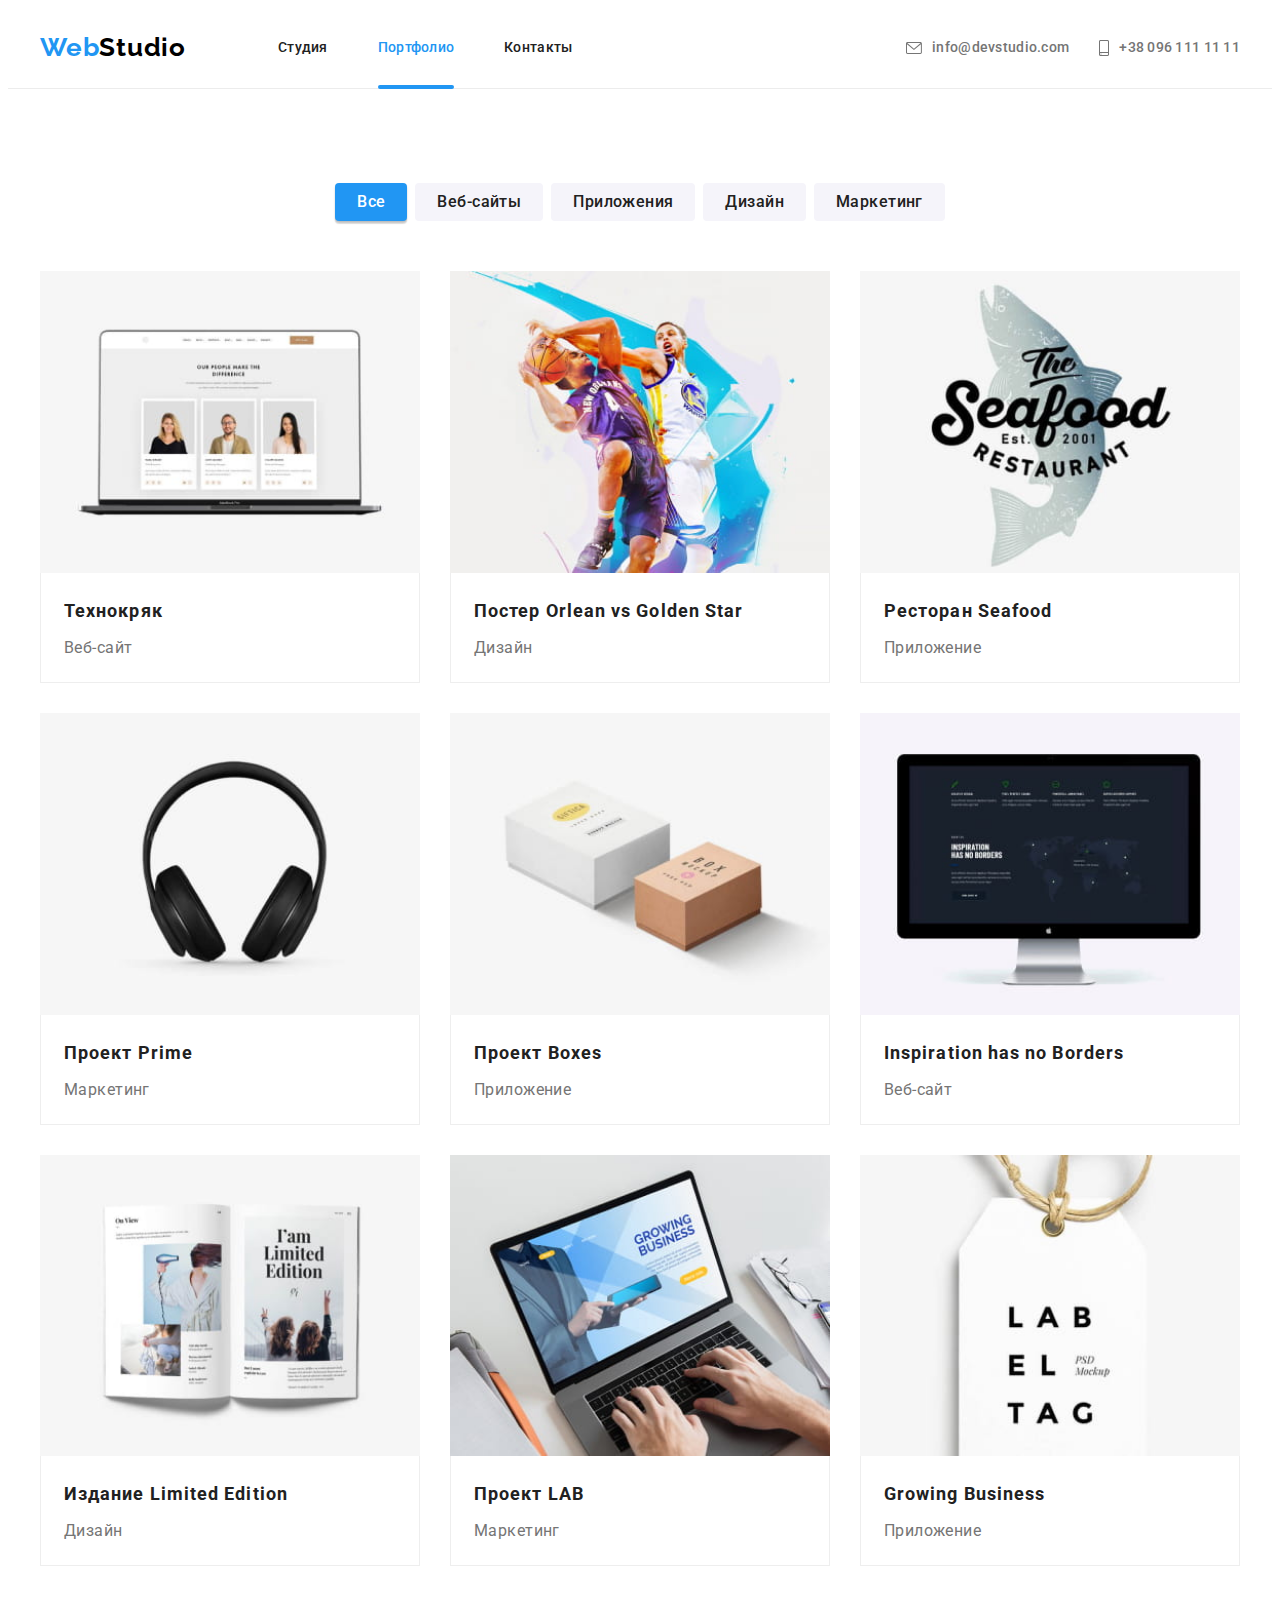
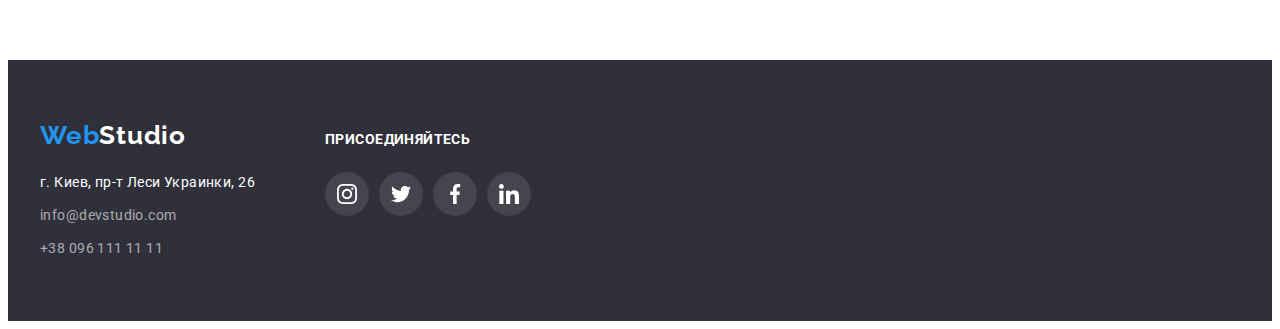
==== portfolio.html @ 21ea63bd "Added new repository" ====
<!DOCTYPE html>
<html lang="ru">
  <head>
    <meta charset="UTF-8" />
    <meta http-equiv="X-UA-Compatible" content="IE=edge" />
    <meta name="viewport" content="width=device-width, initial-scale=1.0" />
    <title>Портфолио</title>
    <link
      rel="stylesheet"
      href="https://cdnjs.cloudflare.com/ajax/libs/modern-normalize/1.1.0/modern-normalize.min.css"
      integrity="sha512-wpPYUAdjBVSE4KJnH1VR1HeZfpl1ub8YT/NKx4PuQ5NmX2tKuGu6U/JRp5y+Y8XG2tV+wKQpNHVUX03MfMFn9Q=="
      crossorigin="anonymous"
      referrerpolicy="no-referrer"
    />
    <link rel="preconnect" href="https://fonts.gstatic.com" />
    <link
      href="https://fonts.googleapis.com/css2?family=Raleway:wght@700&family=Roboto:wght@400;500;700;900&display=swap"
      rel="stylesheet"
    />
    <link rel="stylesheet" href="./css/styles.css" />
  </head>
  <body>
    <header class="section top">
      <div class="container">
        <a class="logo" href="./" lang="en"><span class="logo-web">Web</span>Studio</a>
        <nav class="menu">
          <ul class="menu-list">
            <li class="item">
              <a class="menu-link" href="./index.html">Студия</a>
            </li>
            <li class="item">
              <a class="menu-link is-active" href="./portfolio.html">Портфолио</a>
            </li>
            <li class="item">
              <a class="menu-link" href="">Контакты</a>
            </li>
          </ul>
        </nav>
        <ul class="contacts-list">
          <li class="item">
            <a class="contacts-link" href="mailto:info@devstudio.com" lang="en">
              <svg class="contacts-icon" width="16" height="12">
                <use href="./image/icons.svg#icon-envelope"></use>
              </svg>
              info&#64;devstudio.com</a
            >
          </li>
          <li class="item">
            <a class="contacts-link" href="tel:+380961111111">
              <svg class="contacts-icon" width="10" height="16">
                <use href="./image/icons.svg#icon-smartphone"></use>
              </svg>
              +38 096 111 11 11</a
            >
          </li>
        </ul>
      </div>
    </header>
    <main>
      <section class="section portfolio">
        <div class="container">
          <h1 class="title visually-hidden">Поиск портфолио</h1>
          <ul class="search-list">
            <li class="search-item">
              <button class="search-bt is-active-bt" type="button">Все</button>
            </li>
            <li class="search-item">
              <button class="search-bt" type="button">Веб-сайты</button>
            </li>
            <li class="search-item">
              <button class="search-bt" type="button">Приложения</button>
            </li>
            <li class="search-item">
              <button class="search-bt" type="button">Дизайн</button>
            </li>
            <li class="search-item">
              <button class="search-bt" type="button">Маркетинг</button>
            </li>
          </ul>
          <ul class="portfolio-list">
            <li class="portfolio-item">
              <a class="portfolio-link" href="">
                <div class="thumb">
                  <img
                    src="./image/portfolio/portfolio1.jpg"
                    alt="Страница сайта Технокряк з иконками людей на ноутбуке"
                    width="370"
                    height="294"
                  />
                  <div class="portfolio-overlay">
                    <p>
                      Технокряк это современная площадка распространения коронавируса. Компании
                      используют эту платформу для цифрового шпионажа и атак на защищённые сервера
                      конкурентов.
                    </p>
                  </div>
                </div>
                <div class="portfolio-box">
                  <h2 class="title-prt">Технокряк</h2>
                  <p class="descr-prt">Веб-сайт</p>
                </div>
              </a>
            </li>
            <li class="portfolio-item">
              <a class="portfolio-link" href="">
                <div class="thumb">
                  <img
                    src="./image/portfolio/portfolio2.jpg"
                    alt="Два баскетболиста в прыжке с мячом"
                    width="370"
                    height="294"
                  />
                  <div class="portfolio-overlay">
                    <p>
                      Технокряк это современная площадка распространения коронавируса. Компании
                      используют эту платформу для цифрового шпионажа и атак на защищённые сервера
                      конкурентов.
                    </p>
                  </div>
                </div>
                <div class="portfolio-box">
                  <h2 class="title-prt">Постер <span lang="en">Orlean vs Golden Star</span></h2>
                  <p class="descr-prt">Дизайн</p>
                </div>
              </a>
            </li>
            <li class="portfolio-item">
              <a class="portfolio-link" href="">
                <div class="thumb">
                  <img
                    src="./image/portfolio/portfolio3.jpg"
                    alt="Логотип ресторана"
                    width="370"
                    height="294"
                  />
                  <div class="portfolio-overlay">
                    <p>
                      Технокряк это современная площадка распространения коронавируса. Компании
                      используют эту платформу для цифрового шпионажа и атак на защищённые сервера
                      конкурентов.
                    </p>
                  </div>
                </div>
                <div class="portfolio-box">
                  <h2 class="title-prt">Ресторан <span lang="en">Seafood</span></h2>
                  <p class="descr-prt">Приложение</p>
                </div>
              </a>
            </li>
            <li class="portfolio-item">
              <a class="portfolio-link" href="">
                <div class="thumb">
                  <img
                    src="./image/portfolio/portfolio4.jpg"
                    alt="Черные большые наушники"
                    width="370"
                    height="294"
                  />
                  <div class="portfolio-overlay">
                    <p>
                      Технокряк это современная площадка распространения коронавируса. Компании
                      используют эту платформу для цифрового шпионажа и атак на защищённые сервера
                      конкурентов.
                    </p>
                  </div>
                </div>
                <div class="portfolio-box">
                  <h2 class="title-prt">Проект <span lang="en">Prime</span></h2>
                  <p class="descr-prt">Маркетинг</p>
                </div>
              </a>
            </li>
            <li class="portfolio-item">
              <a class="portfolio-link" href="">
                <div class="thumb">
                  <img
                    src="./image/portfolio/portfolio5.jpg"
                    alt="Две картонные коробки"
                    width="370"
                    height="294"
                  />
                  <div class="portfolio-overlay">
                    <p>
                      Технокряк это современная площадка распространения коронавируса. Компании
                      используют эту платформу для цифрового шпионажа и атак на защищённые сервера
                      конкурентов.
                    </p>
                  </div>
                </div>
                <div class="portfolio-box">
                  <h2 class="title-prt">Проект <span lang="en">Boxes</span></h2>
                  <p class="descr-prt">Приложение</p>
                </div>
              </a>
            </li>
            <li class="portfolio-item">
              <a class="portfolio-link" href="">
                <div class="thumb">
                  <img
                    src="./image/portfolio/portfolio6.jpg"
                    alt="Чорный монитор з открытой страницей сайта"
                    width="370"
                    height="294"
                  />
                  <div class="portfolio-overlay">
                    <p>
                      Технокряк это современная площадка распространения коронавируса. Компании
                      используют эту платформу для цифрового шпионажа и атак на защищённые сервера
                      конкурентов.
                    </p>
                  </div>
                </div>
                <div class="portfolio-box">
                  <h2 class="title-prt" lang="en">Inspiration has no Borders</h2>
                  <p class="descr-prt">Веб-сайт</p>
                </div>
              </a>
            </li>
            <li class="portfolio-item">
              <a class="portfolio-link" href="">
                <div class="thumb">
                  <img
                    src="./image/portfolio/portfolio7.jpg"
                    alt="Открытая книга з рисунками"
                    width="370"
                    height="294"
                  />
                  <div class="portfolio-overlay">
                    <p>
                      Технокряк это современная площадка распространения коронавируса. Компании
                      используют эту платформу для цифрового шпионажа и атак на защищённые сервера
                      конкурентов.
                    </p>
                  </div>
                </div>
                <div class="portfolio-box">
                  <h2 class="title-prt">Издание <span lang="en">Limited Edition</span></h2>
                  <p class="descr-prt">Дизайн</p>
                </div>
              </a>
            </li>
            <li class="portfolio-item">
              <a class="portfolio-link" href="">
                <div class="thumb">
                  <img
                    src="./image/portfolio/portfolio9.jpg"
                    alt="Бумажная лейба на веревке з названием"
                    width="370"
                    height="294"
                  />
                  <div class="portfolio-overlay">
                    <p>
                      Технокряк это современная площадка распространения коронавируса. Компании
                      используют эту платформу для цифрового шпионажа и атак на защищённые сервера
                      конкурентов.
                    </p>
                  </div>
                </div>
                <div class="portfolio-box">
                  <h2 class="title-prt">Проект <span lang="en">LAB</span></h2>
                  <p class="descr-prt">Маркетинг</p>
                </div>
              </a>
            </li>
            <li class="portfolio-item">
              <a class="portfolio-link" href="">
                <div class="thumb">
                  <img
                    src="./image/portfolio/portfolio8.jpg"
                    alt="Ноутбук з открытим приложением"
                    width="370"
                    height="294"
                  />
                  <div class="portfolio-overlay">
                    <p>
                      Технокряк это современная площадка распространения коронавируса. Компании
                      используют эту платформу для цифрового шпионажа и атак на защищённые сервера
                      конкурентов.
                    </p>
                  </div>
                </div>
                <div class="portfolio-box">
                  <h2 class="title-prt" lang="en">Growing Business</h2>
                  <p class="descr-prt">Приложение</p>
                </div>
              </a>
            </li>
          </ul>
        </div>
      </section>
    </main>
    <footer class="bottom">
      <div class="container">
        <div class="post-box">
          <a class="logo" href="./" lang="en"><span class="logo-web">Web</span>Studio</a>
          <address>
            <ul class="post">
              <li class="post-item">
                <a
                  class="post-office"
                  href="https://goo.gl/maps/JSEBy3F9zfWoDeXW9"
                  target="_blank"
                  rel="noopener noreferrer"
                  >г. Киев, пр-т Леси Украинки, 26
                </a>
              </li>
              <li class="post-item">
                <a class="post-link" href="mailto:info@devstudio.com" lang="en"
                  >info&#64;devstudio.com</a
                >
              </li>
              <li class="post-item">
                <a class="post-link" href="tel:+380961111111">+38 096 111 11 11</a>
              </li>
            </ul>
          </address>
        </div>
        <div class="bottom-box">
          <p class="bottom-join">присоединяйтесь</p>
          <ul class="social-list">
            <li class="social-item">
              <a class="social-link" href="" rel="noopener noreferrer">
                <svg class="social-link-icon">
                  <use href="./image/icons.svg#icon-instagram"></use>
                </svg>
              </a>
            </li>
            <li class="social-item">
              <a class="social-link" href="" rel="noopener noreferrer">
                <svg class="social-link-icon">
                  <use href="./image/icons.svg#icon-twitter"></use>
                </svg>
              </a>
            </li>
            <li class="social-item">
              <a class="social-link" href="" rel="noopener noreferrer">
                <svg class="social-link-icon">
                  <use href="./image/icons.svg#icon-facebook"></use>
                </svg>
              </a>
            </li>
            <li class="social-item">
              <a class="social-link" href="" rel="noopener noreferrer">
                <svg class="social-link-icon">
                  <use href="./image/icons.svg#icon-linkedin"></use>
                </svg>
              </a>
            </li>
          </ul>
        </div>
      </div>
    </footer>
  </body>
</html>
---- css/styles.css ----
:root {
  --page-gap: 30px;
  --page-text-color: rgb(117, 117, 117);
  --page-bgcolor: rgb(47, 48, 58);
  --page-color-first: rgb(255, 255, 255);
  --page-color-second: rgb(33, 150, 243);
}
body {
  font-family: 'Roboto', Arial, Helvetica, sans-serif;
  font-size: 14px;
  line-height: 1.71;

  letter-spacing: 0.03em;

  color: var(--page-text-color);
}
h1,
h2,
h3,
h4,
h5,
h6,
ul,
p {
  margin-top: 0;
  margin-bottom: 0;
}
ul,
ol {
  margin-top: 0;
  margin-bottom: 0;
  padding-left: 0;
}
img {
  display: block;
  width: 100%;
  height: auto;
}
.container {
  width: 1200px;
  margin-left: auto;
  margin-right: auto;
  padding-left: 15px;
  padding-right: 15px;
}
.section {
  padding-top: 94px;
  padding-bottom: 94px;
}

/*== Header ==*/
.section.top {
  padding-top: 0;
  padding-bottom: 0;

  border-bottom: 1px solid rgb(236, 236, 236);
}
.top .container {
  display: flex;
  align-items: center;
}

/*== Logo ==*/
.logo {
  width: 145px;
  padding: 24px 0 25px 0px;

  text-decoration: none;
  font-family: 'Raleway', sans-serif;
  font-weight: 700;
  font-size: 26px;
  line-height: 1.19;
  letter-spacing: 0.03em;

  color: rgb(0, 0, 0);
}
.logo-web {
  color: var(--page-color-second);
}

/*== Navigation ==*/
.menu {
  margin-left: 93px;

  font-weight: 500;
  line-height: 1.14;
  letter-spacing: 0.02em;
}
.menu-list {
  display: flex;

  list-style: none;
}
.menu-list .item:not(:first-child) {
  margin-left: 50px;
}
.menu-link {
  position: relative;

  display: block;
  padding-top: 32px;
  padding-bottom: 32px;

  text-decoration: none;

  color: rgb(33, 33, 33);

  transition: color 250ms cubic-bezier(0.4, 0, 0.2, 1);
}
.menu-link:hover,
.menu-link:focus {
  color: var(--page-color-second);
}
.is-active {
  color: var(--page-color-second);
}
.menu-link.is-active::after {
  content: '';
  display: inline-block;
  position: absolute;
  bottom: -1px;
  left: 0;
  width: 100%;
  height: 4px;
  border-radius: 2px;
  background-color: var(--page-color-second);
}
/*== Contacts ==*/
.contacts-list {
  display: flex;
  margin-left: auto;

  list-style: none;
  font-weight: 500;
  line-height: 1.14;
  letter-spacing: 0.02em;
}
.contacts-link {
  display: flex;
  align-items: center;
  padding-top: 32px;
  padding-bottom: 31px;

  text-decoration: none;

  color: inherit;
  fill: var(--page-text-color);

  transition: color 250ms cubic-bezier(0.4, 0, 0.2, 1), fill 250ms cubic-bezier(0.4, 0, 0.2, 1);
}
.contacts-list .item {
  display: flex;
  align-items: center;
}

.contacts-list .contacts-link:hover,
.contacts-list .contacts-link:focus {
  color: var(--page-color-second);
  cursor: pointer;
  fill: var(--page-color-second);
}
.contacts-list .item + .item {
  margin-left: 30px;
}
.contacts-link .contacts-icon {
  margin-right: 10px;
}

/*== Footer ==*/
.bottom {
  padding-top: 60px;
  padding-bottom: 60px;
  background-color: var(--page-bgcolor);
}
.bottom .logo {
  display: inline-block;
  margin-bottom: 20px;
  padding: 0 0;
  color: var(--page-color-first);
}
.bottom > .container {
  display: flex;
  align-items: baseline;
}
.bottom-box .social-link {
  border-radius: 50% 50%;
  background-color: rgba(255, 255, 255, 0.1);
}
.post {
  list-style: none;

  font-style: normal;
}
.post-item:not(:last-child) {
  margin-bottom: 9px;
}
.post-office {
  text-decoration: none;

  color: var(--page-color-first);

  transition: color 250ms cubic-bezier(0.4, 0, 0.2, 1);
}
.post-link {
  text-decoration: none;

  color: rgba(255, 255, 255, 0.6);

  transition: color 250ms cubic-bezier(0.4, 0, 0.2, 1);
}
.post-link:hover,
.post-link:focus,
.post-office:hover,
.post-office:focus {
  color: var(--page-color-second);
}

.bottom-box {
  margin-left: 70px;
}
.bottom-box .social-link-icon {
  fill: var(--page-color-first);
}
.bottom-join {
  margin-bottom: 20px;

  font-weight: 700;
  text-transform: uppercase;

  color: var(--page-color-first);
}

/*== Hero ==*/
.hero {
  padding-top: 200px;
  padding-bottom: 200px;
  height: 600px;
  max-width: 1600px;
  margin-left: auto;
  margin-right: auto;

  text-align: center;

  background-image: linear-gradient(rgba(47, 48, 58, 0.4), rgba(47, 48, 58, 0.4)),
    url(../image/hero-bg.jpg);
  background-color: var(--page-bgcolor);
  background-repeat: no-repeat;
  background-position: 50% 50%;
  background-size: cover;
}
.hero-title {
  margin-bottom: var(--page-gap);
  font-weight: 900;
  font-size: 44px;
  line-height: 1.36;
  text-align: center;
  letter-spacing: 0.06em;
  text-transform: uppercase;

  color: var(--page-color-first);
}
.hero-button {
  border: none;
  border-radius: 4px;
  padding: 10px 32px 10px 32px;

  font-family: 'Roboto', Arial, Helvetica, sans-serif;
  font-weight: 700;
  font-size: 16px;
  line-height: 1.87;
  text-align: center;
  letter-spacing: 0.06em;

  cursor: pointer;

  color: var(--page-color-first);
  background-color: var(--page-color-second);
  box-shadow: 0px 4px 4px rgba(0, 0, 0, 0.15);

  transition: background-color 250ms cubic-bezier(0.4, 0, 0.2, 1);
}

.hero-button:hover,
.hero-button:focus {
  background-color: rgb(24, 140, 232);
}

/*== Main ==*/
.title {
  font-weight: 700;
  font-size: 36px;
  line-height: 1.17;
  text-align: center;

  color: rgb(33, 33, 33);
}

/*== Section benefits ==*/
.benefits-list {
  display: flex;
  flex-wrap: wrap;
  margin-top: -30px;
  margin-left: -30px;

  list-style: none;
}
.benefits-item {
  flex-basis: calc(100% / 4 - var(--page-gap));
  margin-top: var(--page-gap);
  margin-left: var(--page-gap);
}
.title.visually-hidden {
  position: absolute;
  clip: rect(0 0 0 0);
  width: 1px;
  height: 1px;
  margin: -1px;
}
.benefits-item-icon {
  display: flex;
  justify-content: center;
  align-items: center;
  width: 270px;
  height: 120px;
  margin-bottom: 30px;

  background-color: rgb(245, 244, 250);
  border-radius: 4px;
}

.benefits-item .title {
  margin-bottom: 10px;

  font-size: 14px;
  line-height: 1.14;
  text-transform: uppercase;
  text-align: left;
}

/*==Section Workshop==*/
.section.workshop {
  padding-top: 0;
}
.workshop-list {
  display: flex;

  list-style: none;
}
.workshop .title {
  margin-bottom: 50px;
}
.workshop-list .workshop-item:not(:first-child) {
  margin-left: var(--page-gap);
}
.workshop-item {
  position: relative;
}
.workshop-item-disc {
  display: flex;
  justify-content: center;
  align-items: center;
  width: 100%;
  height: 70px;

  position: absolute;
  bottom: 0;
  left: 0;

  font-weight: 700;
  line-height: 1.14;
  text-transform: uppercase;

  color: var(--page-color-first);
  background-color: rgba(47, 48, 58, 0.8);
}
/*== Section Team ==*/
.team {
  background-color: rgb(245, 244, 250);
}
.title.our-team {
  margin-bottom: 50px;
}
.team-list {
  display: flex;
  flex-wrap: wrap;
  margin-top: -30px;
  margin-left: -30px;

  list-style: none;
}
.team-item {
  flex-basis: calc(100% / 4 - var(--page-gap));
  margin-top: var(--page-gap);
  margin-left: var(--page-gap);

  box-shadow: 0px 1px 3px rgba(0, 0, 0, 0.12), 0px 1px 1px rgba(0, 0, 0, 0.14),
    0px 2px 1px rgba(0, 0, 0, 0.2);
  border-radius: 0px 0px 4px 4px;

  font-size: 16px;
  line-height: 1.19;
  text-align: center;

  background-color: rgb(255, 255, 255);
}
.team-box {
  padding-top: var(--page-gap);
  padding-bottom: var(--page-gap);
}
.team-box .title {
  margin-bottom: 10px;
  font-weight: 500;
  font-size: 16px;
  line-height: 1.19;
}
.team-item-disc {
  margin-bottom: 16px;
}
.social-list {
  display: flex;
  justify-content: center;
  list-style: none;
}
.social-list .social-item:not(:first-child) {
  margin-left: 10px;
}
.social-list .social-link {
  display: flex;
  justify-content: center;
  align-items: center;
  width: 44px;
  height: 44px;
  border-radius: 50% 50%;

  fill: rgb(175, 177, 184);

  transition: background-color 250ms cubic-bezier(0.4, 0, 0.2, 1),
    fill 250ms cubic-bezier(0.4, 0, 0.2, 1);
}
.social-list .social-link-icon {
  width: 20px;
  height: 20px;
}
.social-list .social-link:hover,
.social-list .social-link:focus {
  fill: var(--page-color-first);
  background-color: var(--page-color-second);
}

/* === Section Clients === */
.clients .title {
  margin-bottom: 50px;
}
.clients-list {
  display: flex;
  list-style: none;
}
.clients-item .clients-link {
  display: flex;
  justify-content: center;
  align-items: center;

  width: 170px;
  height: 92px;
  border: 1px solid rgb(175, 177, 184);
  border-radius: 4px;
  fill: rgb(175, 177, 184);

  transition: border-color 250ms cubic-bezier(0.4, 0, 0.2, 1),
    fill 250ms cubic-bezier(0.4, 0, 0.2, 1);
}
.clients-item .clients-link:hover,
.clients-item .clients-link:focus {
  fill: var(--page-color-second);
  border-color: var(--page-color-second);
}
.clients-list .clients-item:not(:first-child) {
  margin-left: var(--page-gap);
}

/*=== Portfolio ===*/
/*== Search button ==*/
.search-list {
  display: flex;
  justify-content: center;
  margin-bottom: 50px;

  list-style: none;
}
.search-bt {
  border: none;
  border-radius: 4px;
  padding: 6px 22px 6px 22px;

  font-family: 'Roboto', Arial, Helvetica, sans-serif;
  font-weight: 500;
  font-size: 16px;
  line-height: 1.62;
  text-align: center;
  letter-spacing: inherit;
  color: rgb(33, 33, 33);
  background-color: rgb(245, 244, 250);

  cursor: pointer;

  transition: box-shadow 250ms cubic-bezier(0.4, 0, 0.2, 1),
    color 250ms cubic-bezier(0.4, 0, 0.2, 1), background-color 250ms cubic-bezier(0.4, 0, 0.2, 1);
}
.search-list > .search-item:not(:last-child) {
  margin-right: 8px;
}
.is-active-bt {
  color: var(--page-color-first);
  background-color: var(--page-color-second);
  box-shadow: 0px 3px 1px rgba(0, 0, 0, 0.1), 0px 1px 2px rgba(0, 0, 0, 0.08),
    0px 2px 2px rgba(0, 0, 0, 0.12);
}
.search-bt:hover,
.search-bt:focus {
  color: var(--page-color-first);
  background-color: var(--page-color-second);
  box-shadow: 0px 3px 1px rgba(0, 0, 0, 0.1), 0px 1px 2px rgba(0, 0, 0, 0.08),
    0px 2px 2px rgba(0, 0, 0, 0.12);
}
/*=======Portfolio list=======*/
.portfolio-list {
  margin-top: calc(-1 * var(--page-gap));
  margin-left: calc(-1 * var(--page-gap));
  display: flex;
  flex-wrap: wrap;

  list-style: none;
}
.portfolio-link {
  display: block;
  text-decoration: none;

  transition: box-shadow 250ms cubic-bezier(0.4, 0, 0.2, 1);
}
.portfolio-link:hover,
.portfolio-link:focus {
  box-shadow: 0px 1px 1px rgba(0, 0, 0, 0.12), 0px 4px 4px rgba(0, 0, 0, 0.06),
    1px 4px 6px rgba(0, 0, 0, 0.16);
}
.portfolio-item {
  flex-basis: calc(100% / 3 - var(--page-gap));
  margin-top: var(--page-gap);
  margin-left: var(--page-gap);
}
.portfolio-box {
  padding-top: 20px;
  padding-left: 23px;
  padding-right: 23px;
  padding-bottom: 19px;
  border: 1px solid rgb(238, 238, 238);
  border-top: none;
}
.title-prt {
  font-weight: 700;
  font-size: 18px;
  line-height: 2;
  letter-spacing: 0.06em;

  color: rgb(33, 33, 33);
}
.descr-prt {
  margin-top: 4px;

  font-size: 16px;
  line-height: 1.87;

  color: rgb(117, 117, 117);
}
.portfolio-link > .thumb {
  position: relative;
  overflow: hidden;
}
.portfolio-overlay {
  display: flex;
  justify-content: center;
  align-items: center;

  position: absolute;
  top: 0;
  left: 0;
  overflow: auto;

  width: 100%;
  height: 100%;

  padding-left: 24px;
  padding-right: 24px;

  font-size: 18px;
  line-height: 1.56;

  color: var(--page-color-first);
  background: rgba(33, 150, 243, 0.9);

  transform: translateY(100%);
  transition: transform 250ms cubic-bezier(0.4, 0, 0.2, 1);
}
.portfolio-link:hover .portfolio-overlay,
.portfolio-link:focus .portfolio-overlay {
  transform: translateY(0);
}
/* ===== Backdrop ===== */
.backdrop {
  position: fixed;
  top: 0;
  left: 0;

  width: 100vw;
  height: 100vh;

  background: rgba(0, 0, 0, 0.2);

  transition: opacity 250ms cubic-bezier(0.4, 0, 0.2, 1),
    visibility 250ms cubic-bezier(0.4, 0, 0.2, 1);
}
.backdrop.is-hidden {
  opacity: 0;
  pointer-events: none;
  visibility: hidden;
}
.modal {
  position: absolute;
  top: 50%;
  left: 50%;
  transform: translate(-50%, -50%) scale(1);

  min-width: 528px;
  min-height: 581px;
  max-width: 100%;
  max-height: 100%;
  border-radius: 4px;

  background: #ffffff;
  box-shadow: 0px 1px 3px rgba(0, 0, 0, 0.12), 0px 1px 1px rgba(0, 0, 0, 0.14),
    0px 2px 1px rgba(0, 0, 0, 0.2);

  transition: transform 250ms cubic-bezier(0.4, 0, 0.2, 1);
}
.backdrop.is-hidden .modal {
  transform: translate(-50%, -50%) scale(1.4);
}
.modal-close-bt {
  position: absolute;
  top: 8px;
  right: 8px;

  display: flex;
  justify-content: center;
  align-items: center;

  width: 30px;
  height: 30px;
  padding: 0;
  border-radius: 50%;
  border: 1px solid rgba(0, 0, 0, 0.1);

  background: transparent;

  cursor: pointer;
}
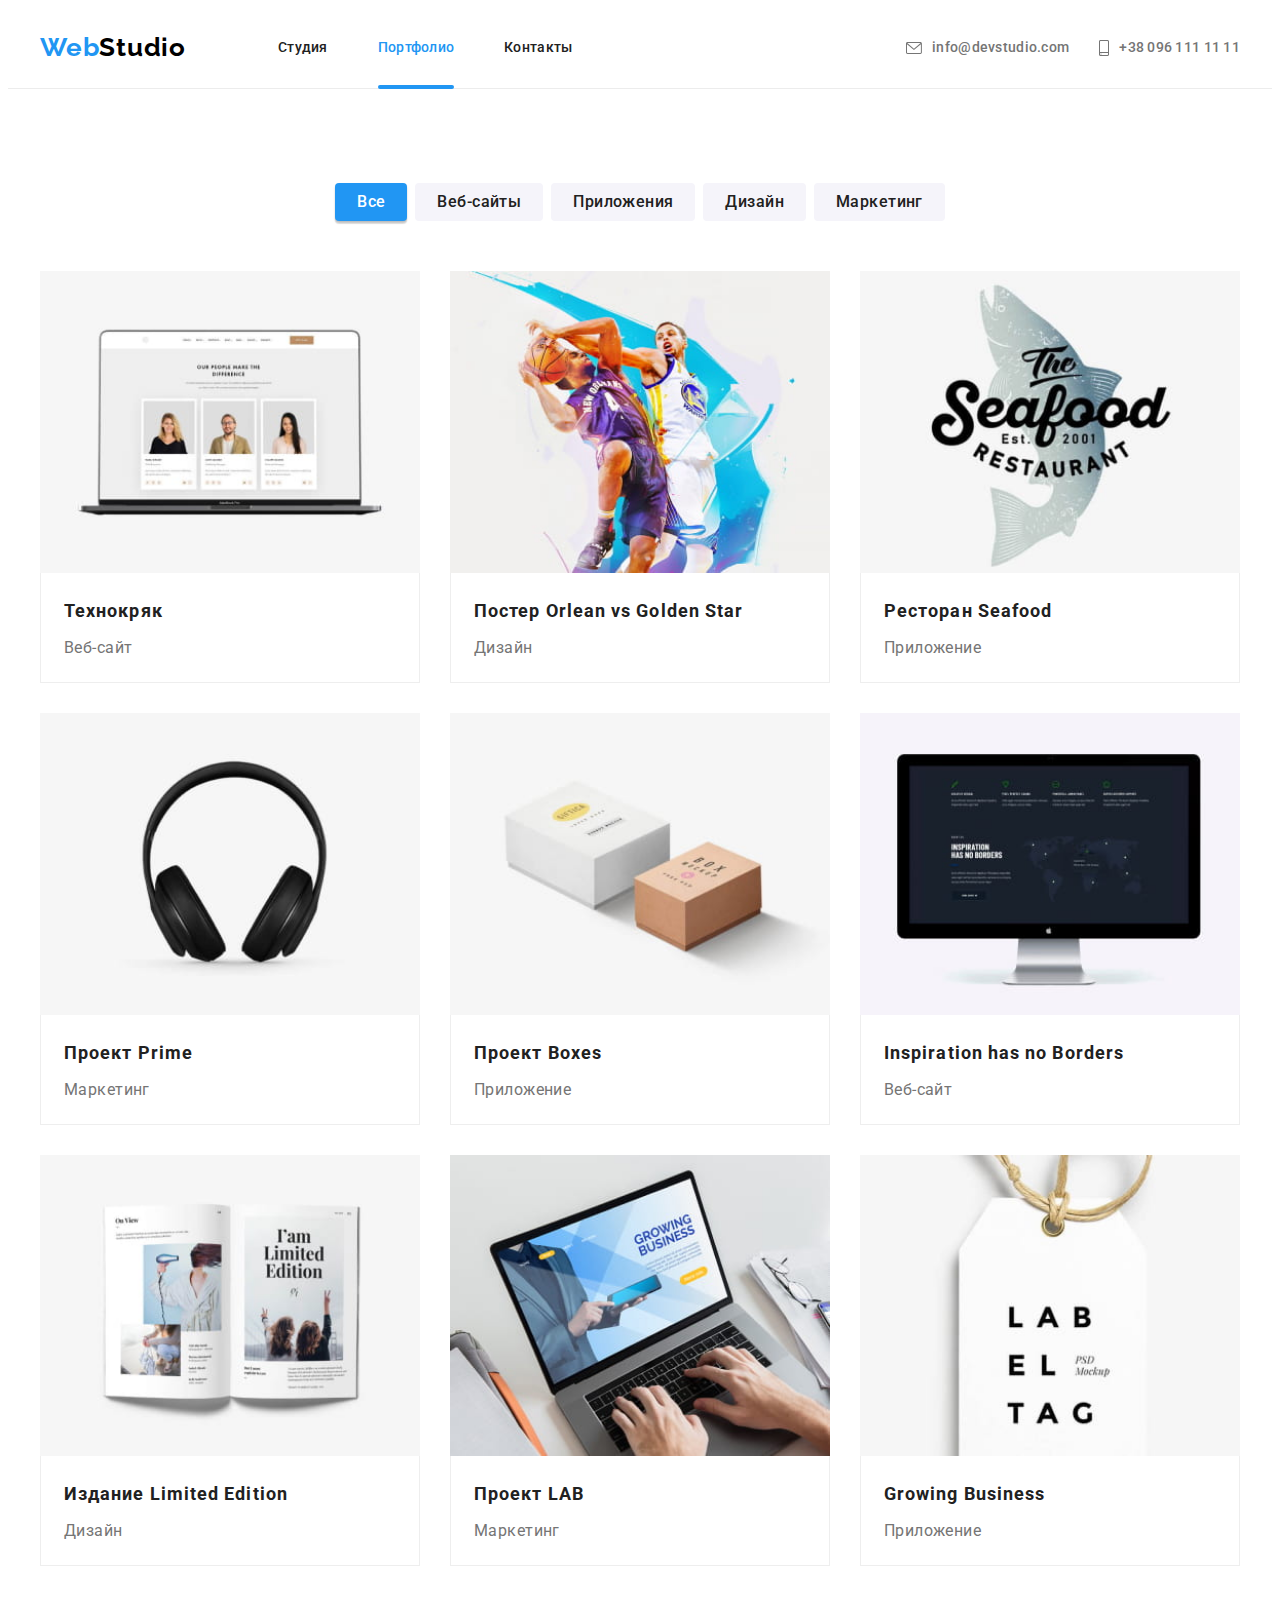
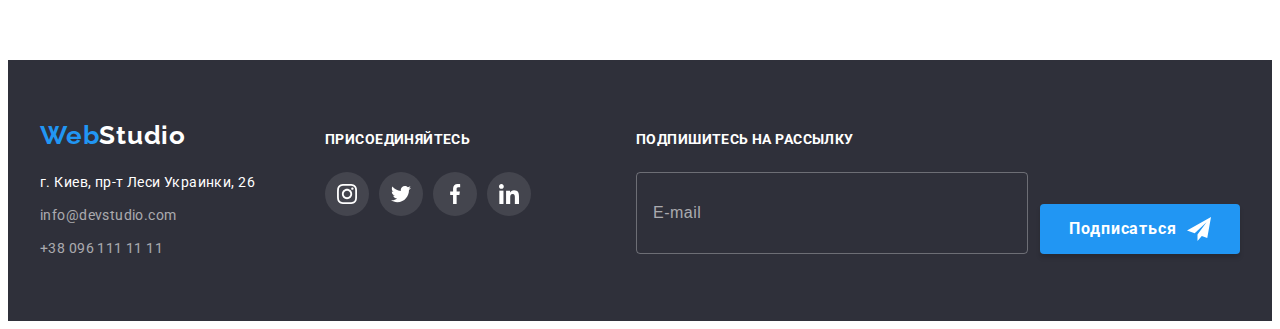
==== commit 1f95e229: "Checkbox vector" ====
--- a/portfolio.html
+++ b/portfolio.html
@@ -316,31 +316,51 @@
           </address>
         </div>
         <div class="bottom-box">
-          <p class="bottom-join">присоединяйтесь</p>
+          <p class="bottom-title">присоединяйтесь</p>
           <ul class="social-list">
             <li class="social-item">
-              <a class="social-link" href="" rel="noopener noreferrer">
+              <a
+                class="social-link"
+                href=""
+                rel="noopener noreferrer"
+                aria-label="Ссылка на Instagram"
+              >
                 <svg class="social-link-icon">
                   <use href="./image/icons.svg#icon-instagram"></use>
                 </svg>
               </a>
             </li>
             <li class="social-item">
-              <a class="social-link" href="" rel="noopener noreferrer">
+              <a
+                class="social-link"
+                href=""
+                rel="noopener noreferrer"
+                aria-label="Ссылка на Twitter"
+              >
                 <svg class="social-link-icon">
                   <use href="./image/icons.svg#icon-twitter"></use>
                 </svg>
               </a>
             </li>
             <li class="social-item">
-              <a class="social-link" href="" rel="noopener noreferrer">
+              <a
+                class="social-link"
+                href=""
+                rel="noopener noreferrer"
+                aria-label="Ссылка на Facebook"
+              >
                 <svg class="social-link-icon">
                   <use href="./image/icons.svg#icon-facebook"></use>
                 </svg>
               </a>
             </li>
             <li class="social-item">
-              <a class="social-link" href="" rel="noopener noreferrer">
+              <a
+                class="social-link"
+                href=""
+                rel="noopener noreferrer"
+                aria-label="Ссылка на Linkedin"
+              >
                 <svg class="social-link-icon">
                   <use href="./image/icons.svg#icon-linkedin"></use>
                 </svg>
@@ -348,6 +368,18 @@
             </li>
           </ul>
         </div>
+        <form class="email-box" method="post">
+          <label class="email-box-name">
+            <p class="bottom-title">Подпишитесь на рассылку</p>
+            <input class="email-cell" type="email" name="user-mail" placeholder="E-mail" required
+          /></label>
+          <button class="page-button" type="submit">
+            Подписаться
+            <svg class="send-icon">
+              <use href="./image/icons.svg#send-icon"></use>
+            </svg>
+          </button>
+        </form>
       </div>
     </footer>
   </body>
--- a/css/styles.css
+++ b/css/styles.css
@@ -48,7 +48,7 @@
   padding-bottom: 94px;
 }
 
-/*== Header ==*/
+/*======= Header =======*/
 .section.top {
   padding-top: 0;
   padding-bottom: 0;
@@ -165,8 +165,8 @@
 .contacts-link .contacts-icon {
   margin-right: 10px;
 }
-
-/*== Footer ==*/
+/*======= END Header =======*/
+/*====== Footer ======*/
 .bottom {
   padding-top: 60px;
   padding-bottom: 60px;
@@ -221,7 +221,7 @@
 .bottom-box .social-link-icon {
   fill: var(--page-color-first);
 }
-.bottom-join {
+.bottom-title {
   margin-bottom: 20px;
 
   font-weight: 700;
@@ -229,8 +229,60 @@
 
   color: var(--page-color-first);
 }
-
-/*== Hero ==*/
+.email-box {
+  display: flex;
+  align-items: flex-end;
+  margin-left: auto;
+}
+.email-cell {
+  width: 358px;
+  height: 50px;
+
+  border-radius: 4px;
+
+  padding: 15px 16px 15px 16px;
+  border: 1px solid rgba(255, 255, 255, 0.3);
+
+  font-size: 16px;
+  line-height: 1.25;
+  letter-spacing: 0.03em;
+
+  background-color: transparent;
+  color: rgba(255, 255, 255, 0.6);
+
+  cursor: pointer;
+  transition: border 250ms cubic-bezier(0.4, 0, 0.2, 1);
+}
+.email-cell::placeholder {
+  color: rgba(255, 255, 255, 0.6);
+  transition: color 250ms cubic-bezier(0.4, 0, 0.2, 1);
+}
+.email-cell:hover::placeholder,
+.email-cell:focus::placeholder {
+  color: var(--page-color-second);
+}
+.email-cell:hover,
+.email-cell:focus {
+  border-color: var(--page-color-second);
+  color: var(--page-color-first);
+  outline: none;
+}
+
+.send-icon {
+  width: 24px;
+  height: 24px;
+
+  margin-left: 10px;
+}
+.email-box > .page-button {
+  height: 50px;
+  display: flex;
+  align-items: center;
+  justify-content: center;
+  margin-left: 12px;
+}
+/*====== END Footer ======*/
+/*======== Hero =========*/
 .hero {
   padding-top: 200px;
   padding-bottom: 200px;
@@ -259,10 +311,12 @@
 
   color: var(--page-color-first);
 }
-.hero-button {
+.page-button {
   border: none;
   border-radius: 4px;
-  padding: 10px 32px 10px 32px;
+  padding: 10px 0 10px 0;
+  width: 200px;
+  margin: 0 auto;
 
   font-family: 'Roboto', Arial, Helvetica, sans-serif;
   font-weight: 700;
@@ -280,12 +334,12 @@
   transition: background-color 250ms cubic-bezier(0.4, 0, 0.2, 1);
 }
 
-.hero-button:hover,
-.hero-button:focus {
+.page-button:hover,
+.page-button:focus {
   background-color: rgb(24, 140, 232);
 }
-
-/*== Main ==*/
+/* ===== END Hero ===== */
+/*====== Main ======*/
 .title {
   font-weight: 700;
   font-size: 36px;
@@ -295,7 +349,7 @@
   color: rgb(33, 33, 33);
 }
 
-/*== Section benefits ==*/
+/*===== Section benefits =====*/
 .benefits-list {
   display: flex;
   flex-wrap: wrap;
@@ -327,7 +381,6 @@
   background-color: rgb(245, 244, 250);
   border-radius: 4px;
 }
-
 .benefits-item .title {
   margin-bottom: 10px;
 
@@ -336,7 +389,7 @@
   text-transform: uppercase;
   text-align: left;
 }
-
+/*===== END Section benefits =====*/
 /*==Section Workshop==*/
 .section.workshop {
   padding-top: 0;
@@ -373,7 +426,9 @@
   color: var(--page-color-first);
   background-color: rgba(47, 48, 58, 0.8);
 }
-/*== Section Team ==*/
+/*==== END Section Workshop =====*/
+/*===== Section Team ======*/
+
 .team {
   background-color: rgb(245, 244, 250);
 }
@@ -604,7 +659,8 @@
 .portfolio-link:focus .portfolio-overlay {
   transform: translateY(0);
 }
-/* ===== Backdrop ===== */
+/* ===== END Portfolio list ====== */
+/* ======= Backdrop ======= */
 .backdrop {
   position: fixed;
   top: 0;
@@ -629,6 +685,7 @@
   left: 50%;
   transform: translate(-50%, -50%) scale(1);
 
+  padding: 40px 39px 40px 41px;
   min-width: 528px;
   min-height: 581px;
   max-width: 100%;
@@ -660,6 +717,134 @@
   border: 1px solid rgba(0, 0, 0, 0.1);
 
   background: transparent;
-
+  fill: rgb(0, 0, 0);
   cursor: pointer;
-}
+  transition: fill 250ms cubic-bezier(0.4, 0, 0.2, 1);
+}
+.modal-close-bt:hover,
+.modal-close-bt:focus {
+  fill: var(--page-color-second);
+}
+.modal > .title {
+  margin-bottom: 12px;
+
+  font-size: 20px;
+  line-height: 1.15;
+}
+/* ====== Modal Form ======= */
+.modal-form {
+  display: flex;
+  flex-direction: column;
+}
+.modal-cell {
+  width: 100%;
+  height: 40px;
+  border: 1px solid rgba(33, 33, 33, 0.2);
+  border-radius: 4px;
+  padding-left: 42px;
+  transition: border 250ms cubic-bezier(0.4, 0, 0.2, 1);
+}
+.modal-cell:hover,
+.modal-cell:focus {
+  outline: none;
+  border-color: var(--page-color-second);
+}
+.modal-cell:hover + .modal-form-icon,
+.modal-cell:focus + .modal-form-icon {
+  fill: var(--page-color-second);
+}
+/* .modal-form-name:hover ~ .modal-form-icon {
+  fill: var(--page-color-second);
+} */
+
+.modal-form-box:not(:last-child) {
+  position: relative;
+  margin-bottom: 10px;
+}
+.modal-form-box:nth-child(5) {
+  margin-bottom: 30px;
+}
+.modal-form-box:nth-child(4) {
+  margin-bottom: 20px;
+}
+.modal-form-name {
+  line-height: 1.17;
+  letter-spacing: 0.01em;
+}
+.modal-form-icon {
+  position: absolute;
+  bottom: 10px;
+  left: 11px;
+  width: 18px;
+  height: 18px;
+
+  fill: rgb(33, 33, 33);
+
+  transition: fill 250ms cubic-bezier(0.4, 0, 0.2, 1);
+}
+.modal-area {
+  display: block;
+  width: 100%;
+  height: 120px;
+  padding: 12px 16px 12px 16px;
+  border-radius: 4px;
+  border: 1px solid rgba(33, 33, 33, 0.2);
+  resize: none;
+
+  transition: border 250ms cubic-bezier(0.4, 0, 0.2, 1);
+}
+.modal-area::placeholder {
+  color: rgba(117, 117, 117, 0.5);
+}
+.modal-area:hover,
+.modal-area:focus {
+  outline: none;
+  border-color: var(--page-color-second);
+}
+.modal-checkbox {
+  position: absolute;
+  appearance: none;
+  -moz-appearance: none;
+  -webkin-appearance: none;
+}
+.click-off {
+  position: absolute;
+  width: 16px;
+  height: 15px;
+  border-radius: 2px;
+
+  background-color: transparent;
+}
+.click-on {
+  position: absolute;
+  width: 16px;
+  height: 15px;
+  border-radius: 2px;
+  z-index: 1;
+  fill: var(--page-color-first);
+  background-color: transparent;
+  transition: background-color 250ms cubic-bezier(0.4, 0, 0.2, 1);
+}
+
+.modal-form-checkbox {
+  display: flex;
+  align-items: center;
+  justify-content: center;
+}
+.modal-checkbox:checked + .click-on {
+  background-color: var(--page-color-second);
+}
+.link-contract {
+  color: var(--page-color-second);
+  cursor: pointer;
+}
+.checkbox-clicks {
+  position: relative;
+  display: inline-block;
+  width: 16px;
+  height: 15px;
+  margin-right: 7px;
+
+  cursor: pointer;
+}
+/* ====== END Modal Form ====== */
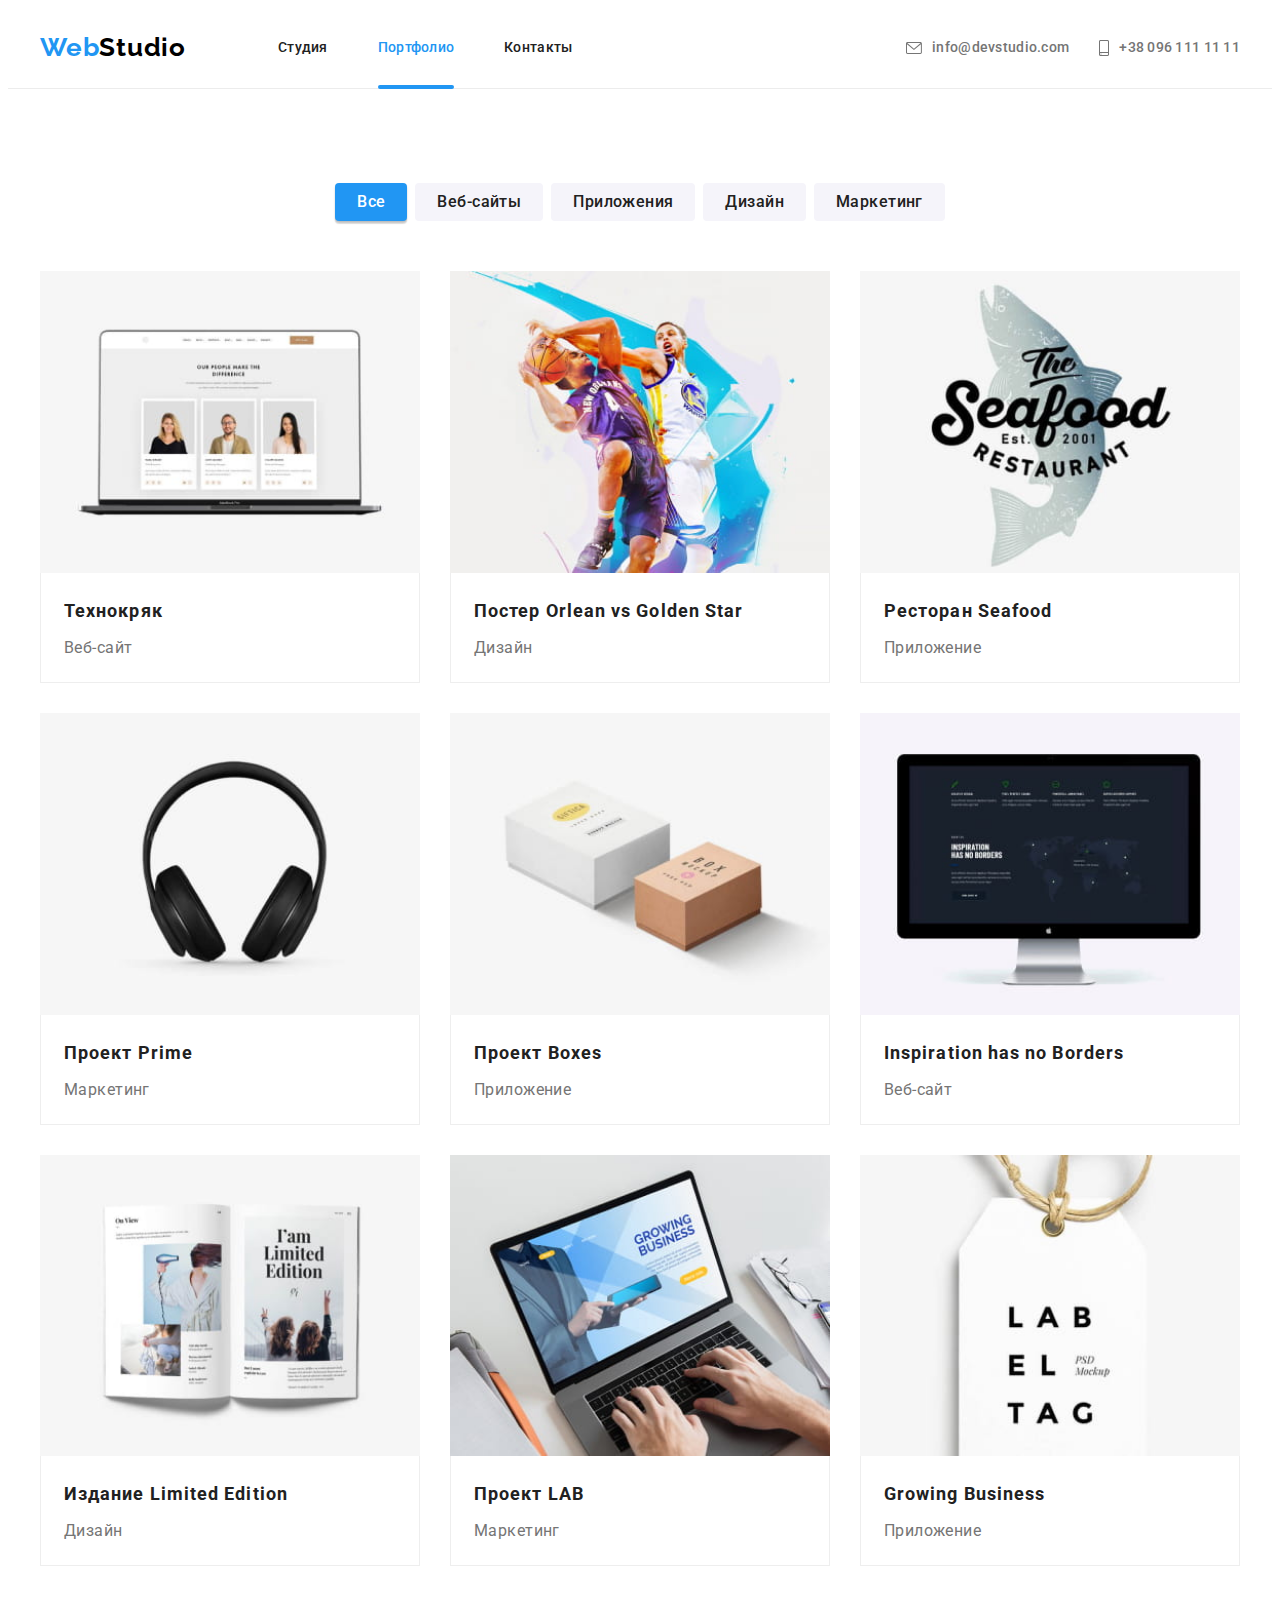
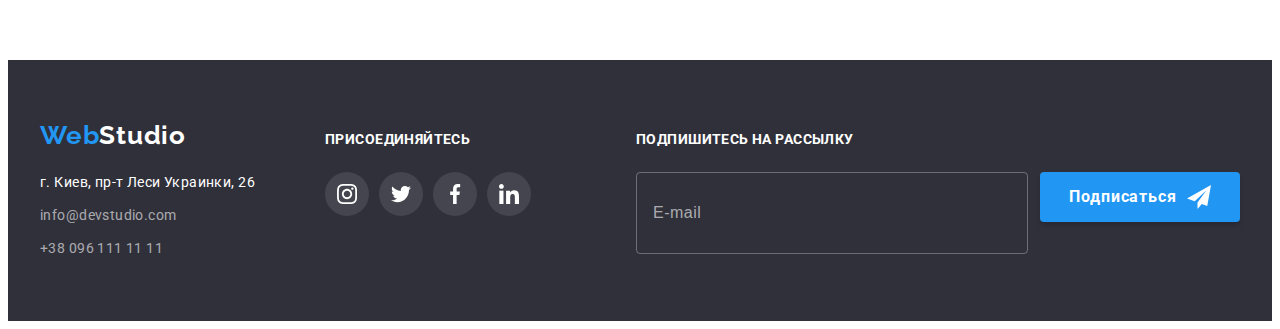
==== commit 1977ca22: "Finish" ====
--- a/portfolio.html
+++ b/portfolio.html
@@ -368,18 +368,18 @@
             </li>
           </ul>
         </div>
-        <form class="email-box" method="post">
-          <label class="email-box-name">
-            <p class="bottom-title">Подпишитесь на рассылку</p>
-            <input class="email-cell" type="email" name="user-mail" placeholder="E-mail" required
-          /></label>
-          <button class="page-button" type="submit">
-            Подписаться
-            <svg class="send-icon">
-              <use href="./image/icons.svg#send-icon"></use>
-            </svg>
-          </button>
-        </form>
+        <div class="email-box">
+          <p class="bottom-title">Подпишитесь на рассылку</p>
+          <form class="email-box-form" action="#" method="post">
+            <input class="email-cell" type="email" name="user-mail" placeholder="E-mail" required />
+            <button class="page-button" type="submit">
+              Подписаться
+              <svg class="send-icon">
+                <use href="./image/icons.svg#send-icon"></use>
+              </svg>
+            </button>
+          </form>
+        </div>
       </div>
     </footer>
   </body>
--- a/css/styles.css
+++ b/css/styles.css
@@ -36,6 +36,7 @@
   width: 100%;
   height: auto;
 }
+/* ===== General Classes ===== */
 .container {
   width: 1200px;
   margin-left: auto;
@@ -47,6 +48,51 @@
   padding-top: 94px;
   padding-bottom: 94px;
 }
+.page-button {
+  border: none;
+  border-radius: 4px;
+  padding: 10px 0 10px 0;
+  width: 200px;
+  margin: 0 auto;
+
+  font-family: 'Roboto', Arial, Helvetica, sans-serif;
+  font-weight: 700;
+  font-size: 16px;
+  line-height: 1.87;
+  text-align: center;
+  letter-spacing: 0.06em;
+
+  cursor: pointer;
+
+  color: var(--page-color-first);
+  background-color: var(--page-color-second);
+  box-shadow: 0px 4px 4px rgba(0, 0, 0, 0.15);
+
+  transition: background-color 250ms cubic-bezier(0.4, 0, 0.2, 1);
+}
+.page-button:hover,
+.page-button:focus {
+  background-color: rgb(24, 140, 232);
+}
+.title {
+  font-weight: 700;
+  font-size: 36px;
+  line-height: 1.17;
+  text-align: center;
+
+  color: rgb(33, 33, 33);
+}
+.visually-hidden {
+  position: absolute !important;
+  clip: rect(1px 1px 1px 1px); /* IE6, IE7 */
+  clip: rect(1px, 1px, 1px, 1px);
+  padding: 0 !important;
+  border: 0 !important;
+  height: 1px !important;
+  width: 1px !important;
+  overflow: hidden;
+}
+/* ===== END General Classes ===== */
 
 /*======= Header =======*/
 .section.top {
@@ -59,7 +105,6 @@
   display: flex;
   align-items: center;
 }
-
 /*== Logo ==*/
 .logo {
   width: 145px;
@@ -77,7 +122,6 @@
 .logo-web {
   color: var(--page-color-second);
 }
-
 /*== Navigation ==*/
 .menu {
   margin-left: 93px;
@@ -125,6 +169,7 @@
   border-radius: 2px;
   background-color: var(--page-color-second);
 }
+/* ===== END Navigation ===== */
 /*== Contacts ==*/
 .contacts-list {
   display: flex;
@@ -165,8 +210,10 @@
 .contacts-link .contacts-icon {
   margin-right: 10px;
 }
-/*======= END Header =======*/
-/*====== Footer ======*/
+/* ===== END Contacts ===== */
+/* ======= END Header ======= */
+
+/*======== Footer =========*/
 .bottom {
   padding-top: 60px;
   padding-bottom: 60px;
@@ -214,7 +261,6 @@
 .post-office:focus {
   color: var(--page-color-second);
 }
-
 .bottom-box {
   margin-left: 70px;
 }
@@ -230,9 +276,10 @@
   color: var(--page-color-first);
 }
 .email-box {
-  display: flex;
-  align-items: flex-end;
   margin-left: auto;
+}
+.email-box-form {
+  display: flex;
 }
 .email-cell {
   width: 358px;
@@ -267,14 +314,13 @@
   color: var(--page-color-first);
   outline: none;
 }
-
 .send-icon {
   width: 24px;
   height: 24px;
 
   margin-left: 10px;
 }
-.email-box > .page-button {
+.email-box-form > .page-button {
   height: 50px;
   display: flex;
   align-items: center;
@@ -282,6 +328,8 @@
   margin-left: 12px;
 }
 /*====== END Footer ======*/
+
+/*=========== Main ============*/
 /*======== Hero =========*/
 .hero {
   padding-top: 200px;
@@ -311,44 +359,7 @@
 
   color: var(--page-color-first);
 }
-.page-button {
-  border: none;
-  border-radius: 4px;
-  padding: 10px 0 10px 0;
-  width: 200px;
-  margin: 0 auto;
-
-  font-family: 'Roboto', Arial, Helvetica, sans-serif;
-  font-weight: 700;
-  font-size: 16px;
-  line-height: 1.87;
-  text-align: center;
-  letter-spacing: 0.06em;
-
-  cursor: pointer;
-
-  color: var(--page-color-first);
-  background-color: var(--page-color-second);
-  box-shadow: 0px 4px 4px rgba(0, 0, 0, 0.15);
-
-  transition: background-color 250ms cubic-bezier(0.4, 0, 0.2, 1);
-}
-
-.page-button:hover,
-.page-button:focus {
-  background-color: rgb(24, 140, 232);
-}
 /* ===== END Hero ===== */
-/*====== Main ======*/
-.title {
-  font-weight: 700;
-  font-size: 36px;
-  line-height: 1.17;
-  text-align: center;
-
-  color: rgb(33, 33, 33);
-}
-
 /*===== Section benefits =====*/
 .benefits-list {
   display: flex;
@@ -362,13 +373,6 @@
   flex-basis: calc(100% / 4 - var(--page-gap));
   margin-top: var(--page-gap);
   margin-left: var(--page-gap);
-}
-.title.visually-hidden {
-  position: absolute;
-  clip: rect(0 0 0 0);
-  width: 1px;
-  height: 1px;
-  margin: -1px;
 }
 .benefits-item-icon {
   display: flex;
@@ -501,7 +505,7 @@
   fill: var(--page-color-first);
   background-color: var(--page-color-second);
 }
-
+/*===== END Section Team ======*/
 /* === Section Clients === */
 .clients .title {
   margin-bottom: 50px;
@@ -532,9 +536,11 @@
 .clients-list .clients-item:not(:first-child) {
   margin-left: var(--page-gap);
 }
+/* === END Section Clients === */
+/* ====== END Main ====== */
 
 /*=== Portfolio ===*/
-/*== Search button ==*/
+/*== Search buttons ==*/
 .search-list {
   display: flex;
   justify-content: center;
@@ -577,6 +583,7 @@
   box-shadow: 0px 3px 1px rgba(0, 0, 0, 0.1), 0px 1px 2px rgba(0, 0, 0, 0.08),
     0px 2px 2px rgba(0, 0, 0, 0.12);
 }
+/*===== END Search buttons =====*/
 /*=======Portfolio list=======*/
 .portfolio-list {
   margin-top: calc(-1 * var(--page-gap));
@@ -725,16 +732,21 @@
 .modal-close-bt:focus {
   fill: var(--page-color-second);
 }
-.modal > .title {
+/* ====== Modal Form ======= */
+.modal-form > .title {
   margin-bottom: 12px;
 
   font-size: 20px;
   line-height: 1.15;
 }
-/* ====== Modal Form ======= */
+
 .modal-form {
   display: flex;
   flex-direction: column;
+}
+.modal-cells-box {
+  display: block;
+  position: relative;
 }
 .modal-cell {
   width: 100%;
@@ -753,28 +765,29 @@
 .modal-cell:focus + .modal-form-icon {
   fill: var(--page-color-second);
 }
-/* .modal-form-name:hover ~ .modal-form-icon {
-  fill: var(--page-color-second);
-} */
 
 .modal-form-box:not(:last-child) {
-  position: relative;
   margin-bottom: 10px;
 }
+.modal-form-box:nth-child(6) {
+  margin-bottom: 30px;
+}
 .modal-form-box:nth-child(5) {
-  margin-bottom: 30px;
-}
-.modal-form-box:nth-child(4) {
   margin-bottom: 20px;
 }
 .modal-form-name {
+  display: block;
+  margin-bottom: 4px;
+
   line-height: 1.17;
   letter-spacing: 0.01em;
 }
 .modal-form-icon {
   position: absolute;
-  bottom: 10px;
-  left: 11px;
+  top: 50%;
+  left: 12px;
+  transform: translateY(-50%);
+
   width: 18px;
   height: 18px;
 
@@ -786,7 +799,7 @@
   display: block;
   width: 100%;
   height: 120px;
-  padding: 12px 16px 12px 16px;
+  padding: 12px 16px;
   border-radius: 4px;
   border: 1px solid rgba(33, 33, 33, 0.2);
   resize: none;
@@ -821,11 +834,12 @@
   height: 15px;
   border-radius: 2px;
   z-index: 1;
+
   fill: var(--page-color-first);
   background-color: transparent;
+
   transition: background-color 250ms cubic-bezier(0.4, 0, 0.2, 1);
 }
-
 .modal-form-checkbox {
   display: flex;
   align-items: center;
@@ -848,3 +862,4 @@
   cursor: pointer;
 }
 /* ====== END Modal Form ====== */
+/* ======= END Backdrop ======= */
